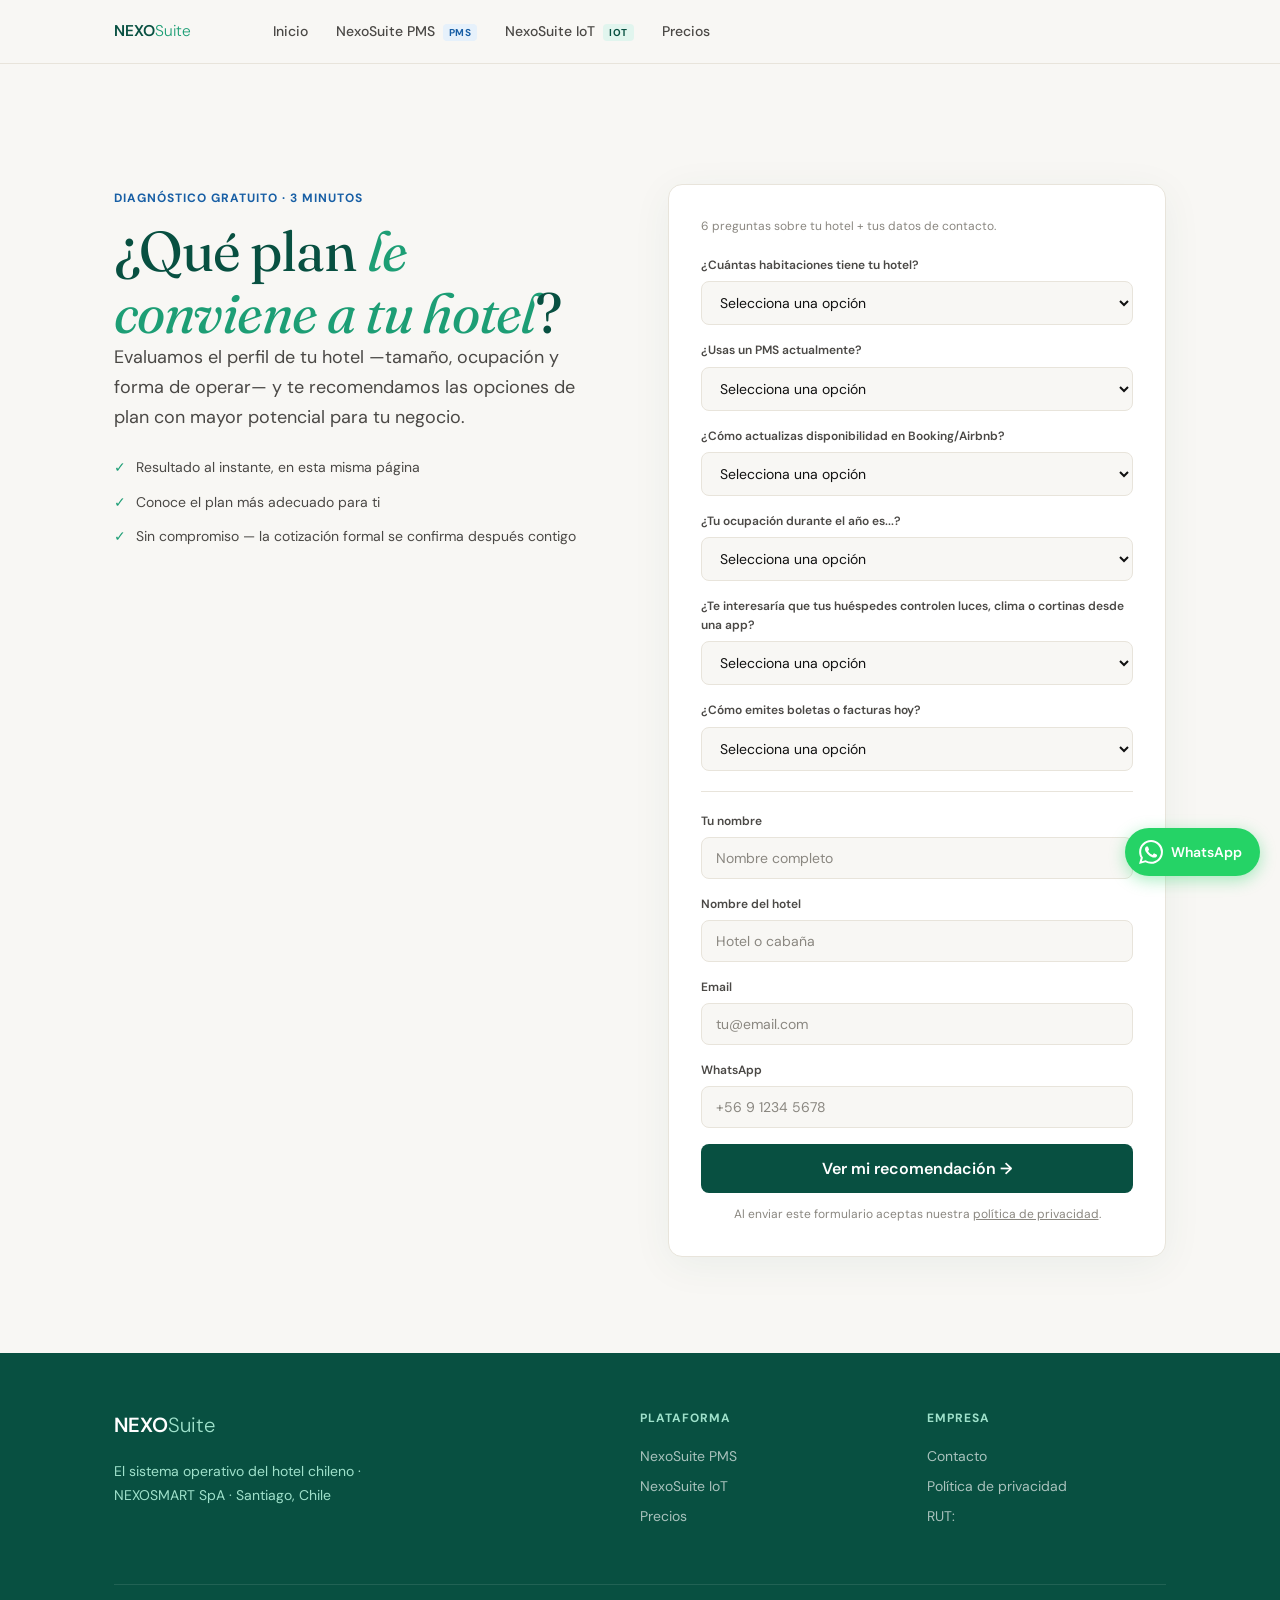
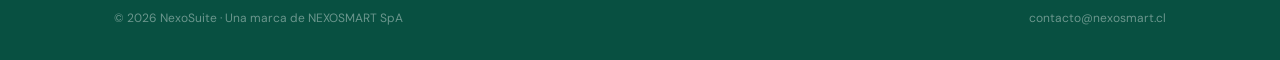
==== diagnostico.html @ 326cb553 "Agregar landing de diagnostico PMS y copy de campaña de mailing Crea diagnostico.html (formulario ca" ====
<!DOCTYPE html>
<html lang="es">
<head>
<meta charset="UTF-8">
<meta name="viewport" content="width=device-width, initial-scale=1.0">
<title>¿Qué plan PMS le conviene a tu hotel? — Diagnóstico gratuito en 3 minutos | NexoSuite</title>
<meta name="description" content="Responde 6 preguntas sobre cómo gestionas tu hotel hoy y te decimos al instante qué plan PMS te conviene y cuánto cuesta. Sin llamada, sin compromiso.">
<meta name="robots" content="index, follow">
<meta name="language" content="es-CL">

<meta property="og:type" content="website">
<meta property="og:title" content="¿Qué plan PMS le conviene a tu hotel? — Diagnóstico gratuito en 3 minutos">
<meta property="og:description" content="Responde 6 preguntas y te decimos al instante qué plan PMS te conviene y cuánto cuesta.">
<meta property="og:url" content="https://3dcommercecl.github.io/nexoiotlanding/diagnostico.html">
<meta property="og:image" content="https://3dcommercecl.github.io/nexoiotlanding/assets/og-nexosuite.png">
<meta property="og:locale" content="es_CL">

<link rel="canonical" href="https://3dcommercecl.github.io/nexoiotlanding/diagnostico.html">
<link rel="icon" type="image/png" href="assets/favicon-nexosuite.png">
<link rel="apple-touch-icon" href="assets/favicon-nexosuite.png">

<link rel="preconnect" href="https://fonts.googleapis.com">
<link rel="preconnect" href="https://fonts.gstatic.com" crossorigin>
<link href="https://fonts.googleapis.com/css2?family=DM+Sans:ital,opsz,wght@0,9..40,300;0,9..40,400;0,9..40,500;0,9..40,600;1,9..40,400&family=Fraunces:ital,opsz,wght@0,9..144,300;0,9..144,400;0,9..144,600;1,9..144,400&display=swap" rel="stylesheet">
<link rel="stylesheet" href="./styles/nexosuite.css">
<style>
  .diag-form-meta { font-size: var(--text-xs); color: var(--c-text-3); margin-bottom: 20px; }
  .diag-result-plan { background: var(--c-teal-light); border-radius: var(--radius-lg); padding: 18px 20px; margin: 16px 0; text-align: left; }
  .diag-result-plan b { display: block; font-size: var(--text-lg); color: var(--c-teal-dark); margin-bottom: 4px; }
  .diag-result-extra { display: flex; gap: 10px; align-items: flex-start; font-size: var(--text-sm); color: var(--c-text-2); text-align: left; margin-bottom: 12px; line-height: 1.55; }
  .diag-result-extra::before { content: '→'; color: var(--c-teal); font-weight: 700; flex-shrink: 0; }
  .diag-result-disclaimer { font-size: var(--text-xs); color: var(--c-text-3); margin-top: 18px; font-style: italic; }
</style>
</head>
<body>

<!-- NAVBAR -->
<nav class="nav" id="nav">
  <div class="nav-inner">
    <a href="index.html" class="nav-logo">
      <svg viewBox="0 0 178 40" xmlns="http://www.w3.org/2000/svg" role="img" aria-label="NexoSuite">
        <text y="29" font-family="'DM Sans', system-ui, sans-serif" font-size="26"><tspan font-weight="600" fill="#085041">NEXO</tspan><tspan font-weight="300" fill="#1D9E75">Suite</tspan></text>
      </svg>
    </a>
    <div class="nav-links" id="nav-links">
      <a href="index.html" class="nav-link" data-page="index.html">Inicio</a>
      <a href="pms.html" class="nav-link" data-page="pms.html">NexoSuite PMS <span class="nav-module-badge badge-pms">PMS</span></a>
      <a href="iot.html" class="nav-link" data-page="iot.html">NexoSuite IoT <span class="nav-module-badge badge-iot">IoT</span></a>
      <a href="index.html#precios" class="nav-link">Precios</a>
    </div>
    <button class="nav-hamburger" id="ham" aria-label="Menú" aria-expanded="false">☰</button>
  </div>
</nav>

<!-- HERO + FORMULARIO -->
<section class="section" id="diagnostico" style="padding-top:calc(var(--nav-h) + 56px)">
  <div class="container">
    <div class="contact-grid">
      <div class="reveal">
        <span class="eyebrow eyebrow-pms">Diagnóstico gratuito · 3 minutos</span>
        <h1 class="hero-headline">¿Qué plan <em>le conviene a tu hotel</em>?</h1>
        <p class="lead">Evaluamos el perfil de tu hotel —tamaño, ocupación y forma de operar— y te recomendamos las opciones de plan con mayor potencial para tu negocio.</p>
        <div class="contact-perks">
          <div class="contact-perk">Resultado al instante, en esta misma página</div>
          <div class="contact-perk">Conoce el plan más adecuado para ti</div>
          <div class="contact-perk">Sin compromiso — la cotización formal se confirma después contigo</div>
        </div>
      </div>
      <div class="reveal reveal-delay-2">
        <div class="form-box">
          <form id="diag-form">
            <p class="diag-form-meta">6 preguntas sobre tu hotel + tus datos de contacto.</p>

            <div class="form-field">
              <label for="d-habs">¿Cuántas habitaciones tiene tu hotel?</label>
              <select id="d-habs" name="habitaciones" required>
                <option value="">Selecciona una opción</option>
                <option value="lt10">Menos de 10</option>
                <option value="10-100">Entre 10 y 100</option>
                <option value="100+">Más de 100</option>
              </select>
            </div>

            <div class="form-field">
              <label for="d-pms">¿Usas un PMS actualmente?</label>
              <select id="d-pms" name="pms_actual" required>
                <option value="">Selecciona una opción</option>
                <option value="no">No, llevamos todo en Excel o papel</option>
                <option value="si_cambiar">Sí, pero queremos cambiarnos</option>
                <option value="si_explorando">Sí, solo estamos averiguando opciones</option>
              </select>
            </div>

            <div class="form-field">
              <label for="d-disponibilidad">¿Cómo actualizas disponibilidad en Booking/Airbnb?</label>
              <select id="d-disponibilidad" name="disponibilidad" required>
                <option value="">Selecciona una opción</option>
                <option value="manual">A mano, todos los días</option>
                <option value="channel">Con un channel manager</option>
                <option value="no_ota">No vendemos en OTAs todavía</option>
              </select>
            </div>

            <div class="form-field">
              <label for="d-ocupacion">¿Tu ocupación durante el año es...?</label>
              <select id="d-ocupacion" name="ocupacion" required>
                <option value="">Selecciona una opción</option>
                <option value="pareja">Bastante pareja todo el año</option>
                <option value="variable">Varía mucho por temporada</option>
              </select>
            </div>

            <div class="form-field">
              <label for="d-domotica">¿Te interesaría que tus huéspedes controlen luces, clima o cortinas desde una app?</label>
              <select id="d-domotica" name="domotica" required>
                <option value="">Selecciona una opción</option>
                <option value="si">Sí, me interesa</option>
                <option value="tal_vez">Tal vez, cuéntame más</option>
                <option value="no">No, por ahora solo PMS</option>
              </select>
            </div>

            <div class="form-field">
              <label for="d-facturacion">¿Cómo emites boletas o facturas hoy?</label>
              <select id="d-facturacion" name="facturacion" required>
                <option value="">Selecciona una opción</option>
                <option value="manual">Entrando manualmente al portal del SII</option>
                <option value="auto">Tenemos algo automatizado</option>
                <option value="no_se">No emitimos / no estoy seguro</option>
              </select>
            </div>

            <div class="plan-divider"></div>

            <div class="form-field">
              <label for="d-nombre">Tu nombre</label>
              <input type="text" id="d-nombre" name="nombre" placeholder="Nombre completo" required>
            </div>
            <div class="form-field">
              <label for="d-hotel">Nombre del hotel</label>
              <input type="text" id="d-hotel" name="hotel" placeholder="Hotel o cabaña" required>
            </div>
            <div class="form-field">
              <label for="d-email">Email</label>
              <input type="email" id="d-email" name="email" placeholder="tu@email.com" required>
            </div>
            <div class="form-field">
              <label for="d-tel">WhatsApp</label>
              <input type="tel" id="d-tel" name="telefono" placeholder="+56 9 1234 5678" required>
            </div>

            <button type="submit" class="btn btn-primary btn-lg btn-block">Ver mi recomendación →</button>
            <p style="font-size:var(--text-xs);color:var(--c-text-3);text-align:center;margin-top:12px">Al enviar este formulario aceptas nuestra <a href="politica-privacidad.html" style="color:inherit;text-decoration:underline">política de privacidad</a>.</p>
          </form>

          <div class="form-ok" id="form-ok">
            <div class="form-ok-icon">✅</div>
            <h3>Esto es lo que te conviene</h3>
            <div id="form-ok-content"></div>
            <p class="diag-result-disclaimer">Esta recomendación es automática, no una cotización formal. Te escribimos dentro de 24 horas hábiles a tu WhatsApp para confirmarla con tus números reales.</p>
          </div>
        </div>
      </div>
    </div>
  </div>
</section>

<!-- FOOTER -->
<footer class="footer">
  <div class="container">
    <div class="footer-grid">
      <div>
        <div class="footer-brand-logo">
          <svg viewBox="0 0 178 40" width="140" xmlns="http://www.w3.org/2000/svg" role="img" aria-label="NexoSuite">
            <text y="29" font-family="'DM Sans', system-ui, sans-serif" font-size="26"><tspan font-weight="600" fill="#FFFFFF">NEXO</tspan><tspan font-weight="300" fill="#9FE1CB">Suite</tspan></text>
          </svg>
        </div>
        <p class="footer-brand">El sistema operativo del hotel chileno · NEXOSMART SpA · Santiago, Chile</p>
      </div>
      <div>
        <div class="footer-col-title">Plataforma</div>
        <a href="pms.html" class="footer-link">NexoSuite PMS</a>
        <a href="iot.html" class="footer-link">NexoSuite IoT</a>
        <a href="index.html#precios" class="footer-link">Precios</a>
      </div>
      <div>
        <div class="footer-col-title">Empresa</div>
        <a href="index.html#contacto" class="footer-link">Contacto</a>
        <a href="politica-privacidad.html" class="footer-link">Política de privacidad</a>
        <span class="footer-link" style="margin-bottom:0">RUT: <!-- COMPLETAR: XX.XXX.XXX-X --></span>
      </div>
    </div>
    <div class="footer-bottom">
      <p>© 2026 NexoSuite · Una marca de NEXOSMART SpA</p>
      <a href="mailto:contacto@nexosmart.cl">contacto@nexosmart.cl</a>
    </div>
  </div>
</footer>

<!-- COMPLETAR: reemplazar XXXXXXXXX con el número real (sin el +) -->
<a href="https://wa.me/56XXXXXXXXX?text=Hola%2C%20me%20interesa%20conocer%20m%C3%A1s%20sobre%20NexoSuite%20PMS" class="wa-fab" target="_blank" rel="noopener" aria-label="Escríbenos por WhatsApp">
  <svg xmlns="http://www.w3.org/2000/svg" viewBox="0 0 24 24" fill="currentColor" width="24" height="24">
    <path d="M17.472 14.382c-.297-.149-1.758-.867-2.03-.967-.273-.099-.471-.148-.67.15-.197.297-.767.966-.94 1.164-.173.199-.347.223-.644.075-.297-.15-1.255-.463-2.39-1.475-.883-.788-1.48-1.761-1.653-2.059-.173-.297-.018-.458.13-.606.134-.133.298-.347.446-.52.149-.174.198-.298.298-.497.099-.198.05-.371-.025-.52-.075-.149-.669-1.612-.916-2.207-.242-.579-.487-.5-.669-.51-.173-.008-.371-.01-.57-.01-.198 0-.52.074-.792.372-.272.297-1.04 1.016-1.04 2.479 0 1.462 1.065 2.875 1.213 3.074.149.198 2.096 3.2 5.077 4.487.709.306 1.262.489 1.694.625.712.227 1.36.195 1.871.118.571-.085 1.758-.719 2.006-1.413.248-.694.248-1.289.173-1.413-.074-.124-.272-.198-.57-.347m-5.421 7.403h-.004a9.87 9.87 0 01-5.031-1.378l-.361-.214-3.741.982.998-3.648-.235-.374a9.86 9.86 0 01-1.51-5.26c.001-5.45 4.436-9.884 9.888-9.884 2.64 0 5.122 1.03 6.988 2.898a9.825 9.825 0 012.893 6.994c-.003 5.45-4.437 9.884-9.885 9.884m8.413-18.297A11.815 11.815 0 0012.05 0C5.495 0 .16 5.335.157 11.892c0 2.096.547 4.142 1.588 5.945L.057 24l6.305-1.654a11.882 11.882 0 005.683 1.448h.005c6.554 0 11.89-5.335 11.893-11.893a11.821 11.821 0 00-3.48-8.413z"/>
  </svg>
  <span class="wa-fab-label">WhatsApp</span>
</a>

<script>
  const ham = document.getElementById('ham');
  const links = document.getElementById('nav-links');
  if (ham && links) ham.addEventListener('click', () => {
    const open = links.classList.toggle('open');
    ham.setAttribute('aria-expanded', open);
  });

  const page = location.pathname.split('/').pop() || 'index.html';
  document.querySelectorAll('.nav-link[data-page]').forEach(link => {
    if (link.dataset.page === page) link.classList.add('active');
  });

  const observer = new IntersectionObserver(entries => {
    entries.forEach(e => { if (e.isIntersecting) e.target.classList.add('visible'); });
  }, { threshold: 0.1, rootMargin: '0px 0px -40px 0px' });
  document.querySelectorAll('.reveal').forEach(el => observer.observe(el));
  setTimeout(() => document.querySelectorAll('.reveal').forEach(el => {
    if (el.getBoundingClientRect().top < window.innerHeight) el.classList.add('visible');
  }), 80);

  // Lógica de recomendación — replica la estructura de planes vigente (ver pms.html#precios)
  function calcularRecomendacion(d) {
    let plan, precio, nota;
    const variable = d.ocupacion === 'variable';

    if (d.habitaciones === 'lt10') {
      plan = 'PMS Inicio';
      precio = 'UF 0,89/mes + 3% sobre el valor de cada reserva';
      nota = 'Te conviene porque el costo se mueve con tus ventas reales — nunca pagas de más en temporada baja.';
    } else if (d.habitaciones === '10-100') {
      if (variable) {
        plan = 'PMS Inicio o PMS Hotel';
        precio = 'UF 0,89/mes + 3% por reserva, o UF 0,12/hab/mes sin comisión';
        nota = 'Con ocupación variable vale la pena comparar ambos modelos — en la confirmación te mostramos el cálculo con tus números reales.';
      } else {
        plan = 'PMS Hotel';
        precio = 'UF 0,12/hab/mes, sin comisión por reserva';
        nota = 'Te conviene un precio fijo porque ya tienes flujo de reservas constante.';
      }
    } else {
      if (variable) {
        plan = 'PMS Inicio o PMS Full';
        precio = 'UF 0,89/mes + 3% por reserva, o UF 0,09/hab/mes sin comisión';
        nota = 'Con tu volumen de habitaciones y ocupación variable, vale la pena comparar ambos modelos con tus números reales.';
      } else {
        plan = 'PMS Full';
        precio = 'UF 0,09/hab/mes, sin comisión por reserva';
        nota = 'El mejor precio por habitación para tu volumen de distribución, con más de 3 canales OTA incluidos.';
      }
    }

    const extras = [];
    if (d.disponibilidad === 'manual') {
      extras.push('Hoy actualizas disponibilidad a mano — es exactamente el problema que más rápido resolvemos. El channel manager certificado (Booking, Airbnb, Expedia) llega en agosto 2026; al ser de los primeros en escribirnos, te damos prioridad de acceso.');
    }
    if (d.facturacion === 'manual' || d.facturacion === 'no_se') {
      extras.push('Tu boleta o factura sale con un clic desde el checkout, directo al SII, sin abrir otro portal — ningún otro PMS en Chile lo hace hoy.');
    }
    if (d.domotica === 'si' || d.domotica === 'tal_vez') {
      const beneficio = d.habitaciones === 'lt10' ? 'tu PMS queda gratis' : 'tu plan PMS baja de precio';
      extras.push('Como te interesa la domótica: si más adelante contratas NexoSuite IoT, ' + beneficio + ' — sin importar qué nivel de IoT elijas.');
    }

    return { plan, precio, nota, extras };
  }

  document.getElementById('diag-form').addEventListener('submit', e => {
    e.preventDefault();
    const fd = new FormData(e.target);
    const d = Object.fromEntries(fd.entries());

    // COMPLETAR: enviar `d` a un endpoint real (ej. Formspree) para registrar el lead
    // fetch('https://formspree.io/f/XXXXX', { method: 'POST', body: fd, headers: { Accept: 'application/json' } });

    const r = calcularRecomendacion(d);
    let html = '<div class="diag-result-plan"><b>' + r.plan + '</b>' + r.precio + '</div>';
    html += '<p style="font-size:var(--text-sm);color:var(--c-text-2);margin-bottom:16px">' + r.nota + '</p>';
    r.extras.forEach(ex => { html += '<div class="diag-result-extra">' + ex + '</div>'; });

    document.getElementById('form-ok-content').innerHTML = html;
    document.getElementById('diag-form').style.display = 'none';
    document.getElementById('form-ok').style.display = 'block';
  });
</script>
</body>
</html>
---- styles/nexosuite.css ----
/* ─────────────────────────────────────────────────────────────────────────
   NexoSuite — sistema de diseño compartido (index.html, pms.html, iot.html)
   ───────────────────────────────────────────────────────────────────────── */

:root {
  /* Paleta NexoSuite */
  --c-bg:          #F8F7F4;
  --c-surface:     #F0EDE6;
  --c-surface-2:   #E8E4DB;
  --c-teal-dark:   #085041;
  --c-teal:        #1D9E75;
  --c-teal-light:  #E1F5EE;
  --c-teal-mid:    #9FE1CB;
  --c-text:        #111111;
  --c-text-2:      #4A4845;
  --c-text-3:      #8A8780;
  --c-white:       #FFFFFF;
  --c-amber:       #FAEEDA;
  --c-amber-dark:  #633806;

  --c-pms:         #185FA5;
  --c-pms-light:   #E6F1FB;

  --c-iot:         #085041;
  --c-iot-light:   #E1F5EE;

  --font-display:  'Fraunces', Georgia, serif;
  --font-body:     'DM Sans', system-ui, sans-serif;

  --text-xs:   0.75rem;
  --text-sm:   0.875rem;
  --text-base: 1rem;
  --text-lg:   1.125rem;
  --text-xl:   1.25rem;
  --text-2xl:  1.5rem;
  --text-3xl:  1.875rem;
  --text-4xl:  2.25rem;
  --text-5xl:  3rem;

  --max-w:     1100px;
  --nav-h:     64px;
  --radius:    8px;
  --radius-lg: 14px;

  --section-py: 96px;
  --section-py-sm: 64px;
}

/* ── RESET Y BASE ── */
*, *::before, *::after { box-sizing: border-box; margin: 0; padding: 0; }
html { scroll-behavior: smooth; font-size: 16px; }
body {
  font-family: var(--font-body);
  background: var(--c-bg);
  color: var(--c-text);
  line-height: 1.6;
  -webkit-font-smoothing: antialiased;
  padding-top: var(--nav-h);
}
img { display: block; max-width: 100%; }
a { color: inherit; text-decoration: none; }
ul { list-style: none; }
:focus-visible { outline: 2px solid var(--c-teal); outline-offset: 2px; }

/* ── NAVBAR ── */
.nav {
  position: fixed; top: 0; left: 0; right: 0; z-index: 100;
  height: var(--nav-h);
  background: var(--c-bg);
  border-bottom: 1px solid var(--c-surface-2);
  display: flex; align-items: center;
}
.nav-inner {
  max-width: var(--max-w);
  width: 100%; margin: 0 auto;
  padding: 0 24px;
  display: flex; align-items: center; gap: 40px;
}
.nav-logo { flex-shrink: 0; display: flex; align-items: center; }
.nav-logo svg { height: 24px; width: auto; display: block; }
.nav-links { display: flex; align-items: center; gap: 4px; }
.nav-link {
  font-size: var(--text-sm); font-weight: 500;
  color: var(--c-text-2);
  padding: 6px 12px; border-radius: 6px;
  transition: color 0.15s, background 0.15s;
  position: relative;
}
.nav-link:hover { color: var(--c-text); background: var(--c-surface); }
.nav-link.active {
  color: var(--c-teal-dark);
  font-weight: 600;
}
.nav-link.active::after {
  content: '';
  position: absolute; bottom: -1px; left: 12px; right: 12px;
  height: 2px; background: var(--c-teal);
  border-radius: 2px 2px 0 0;
}
.nav-cta {
  margin-left: auto;
  background: var(--c-teal-dark); color: var(--c-white);
  font-size: var(--text-sm); font-weight: 600;
  padding: 9px 20px; border-radius: var(--radius);
  transition: background 0.15s, transform 0.1s;
  cursor: pointer; border: none;
  white-space: nowrap;
}
.nav-cta:hover { background: var(--c-teal); }
.nav-cta:active { transform: scale(0.98); }

.nav-module-badge {
  font-size: 10px; font-weight: 700; letter-spacing: 0.5px;
  padding: 2px 6px; border-radius: 4px;
  vertical-align: middle; margin-left: 4px;
  text-transform: uppercase;
}
.badge-pms { background: var(--c-pms-light); color: var(--c-pms); }
.badge-iot { background: var(--c-iot-light); color: var(--c-iot); }

.nav-hamburger {
  display: none; margin-left: auto;
  background: none; border: none; cursor: pointer;
  padding: 8px; color: var(--c-text); font-size: 22px;
}

@media (max-width: 768px) {
  .nav-links {
    display: none;
  }
  .nav-hamburger { display: flex; }
  .nav-links.open {
    display: flex; flex-direction: column; gap: 2px;
    position: absolute; top: var(--nav-h); left: 0; right: 0;
    background: var(--c-bg); border-bottom: 1px solid var(--c-surface-2);
    padding: 16px 24px;
  }
  .nav-links.open .nav-cta { margin-left: 0; margin-top: 8px; text-align: center; }
}

/* ── CONTAINER Y LAYOUT ── */
.container { max-width: var(--max-w); margin: 0 auto; padding: 0 24px; }
.section { padding: var(--section-py) 0; }
.section-sm { padding: var(--section-py-sm) 0; }
.section-dark { background: var(--c-teal-dark); }
.section-surface { background: var(--c-surface); }

.grid-2 { display: grid; grid-template-columns: 1fr 1fr; gap: 32px; align-items: center; }
.grid-3 { display: grid; grid-template-columns: repeat(3, 1fr); gap: 24px; }
.grid-4 { display: grid; grid-template-columns: repeat(4, 1fr); gap: 20px; }

.text-center { text-align: center; }
.mx-auto { margin-left: auto; margin-right: auto; }

/* ── COMPONENTES DE TEXTO ── */
.eyebrow {
  display: inline-block;
  font-size: var(--text-xs); font-weight: 700; letter-spacing: 1px;
  text-transform: uppercase;
  color: var(--c-teal); margin-bottom: 12px;
}
.eyebrow-pms { color: var(--c-pms); }
.eyebrow.on-dark { color: var(--c-teal-mid); }

.hero-headline {
  font-family: var(--font-display);
  font-size: clamp(2.5rem, 5vw, 3.5rem);
  font-weight: 400;
  line-height: 1.1;
  color: var(--c-teal-dark);
  letter-spacing: -0.02em;
}
.hero-headline em {
  font-style: italic;
  color: var(--c-teal);
}
.hero-headline.on-dark { color: var(--c-white); }
.hero-headline.on-dark em { color: var(--c-teal-mid); }

.section-headline {
  font-size: var(--text-3xl); font-weight: 600;
  line-height: 1.2; color: var(--c-teal-dark);
  letter-spacing: -0.01em;
  margin-bottom: 14px;
}
.section-headline.on-dark { color: var(--c-white); }

.lead {
  font-size: var(--text-lg); color: var(--c-text-2);
  line-height: 1.65; max-width: 580px;
}
.lead.on-dark { color: var(--c-teal-mid); }
.lead.mx-auto { max-width: 620px; }

.section-head { margin-bottom: 48px; }

/* ── BOTONES ── */
.btn {
  display: inline-flex; align-items: center; gap: 8px;
  font-family: var(--font-body); font-size: var(--text-sm); font-weight: 600;
  padding: 11px 22px; border-radius: var(--radius);
  cursor: pointer; border: none; transition: all 0.15s;
  white-space: nowrap; text-decoration: none;
}
.btn-primary { background: var(--c-teal-dark); color: var(--c-white); }
.btn-primary:hover { background: var(--c-teal); }
.btn-secondary {
  background: transparent; color: var(--c-teal-dark);
  border: 1.5px solid var(--c-teal-dark);
}
.btn-secondary:hover { background: var(--c-teal-light); }
.btn-ghost {
  background: transparent; color: var(--c-text-2);
  border: 1.5px solid var(--c-surface-2);
}
.btn-ghost:hover { border-color: var(--c-text-2); color: var(--c-text); }
.btn-lg { padding: 14px 28px; font-size: var(--text-base); }
.btn-block { width: 100%; justify-content: center; }
.btn-group { display: flex; gap: 12px; flex-wrap: wrap; align-items: center; }

/* ── CARDS ── */
.card {
  background: var(--c-white);
  border: 1px solid var(--c-surface-2);
  border-radius: var(--radius-lg);
  padding: 24px;
  transition: box-shadow 0.2s, border-color 0.2s;
}
.card:hover {
  border-color: var(--c-teal-mid);
  box-shadow: 0 4px 20px rgba(8, 80, 65, 0.08);
}
.card-feature {
  background: var(--c-teal-light);
  border: none; border-radius: var(--radius-lg);
  padding: 24px;
}
.card-icon {
  width: 40px; height: 40px; border-radius: 10px;
  background: var(--c-teal-light);
  display: flex; align-items: center; justify-content: center;
  font-size: 20px; margin-bottom: 14px;
}
.card-icon.pms { background: var(--c-pms-light); }
.card-title { font-size: var(--text-base); font-weight: 600; margin-bottom: 6px; }
.card-body { font-size: var(--text-sm); color: var(--c-text-2); line-height: 1.6; }

/* ── TARJETAS DE MÓDULO (index — PMS / IoT) ── */
.module-card {
  border-radius: var(--radius-lg);
  padding: 32px;
  border: 1.5px solid;
  display: flex; flex-direction: column; gap: 16px;
}
.module-card.pms { background: var(--c-pms-light); border-color: var(--c-pms); }
.module-card.iot { background: var(--c-iot-light); border-color: var(--c-iot); }
.module-card-title { font-size: var(--text-2xl); font-weight: 700; color: var(--c-teal-dark); }
.module-card.pms .module-card-title { color: var(--c-pms); }
.module-card-features { display: flex; flex-direction: column; gap: 8px; margin: 4px 0 8px; }
.module-card-feature { display: flex; gap: 8px; align-items: flex-start; font-size: var(--text-sm); color: var(--c-text-2); }
.module-card-feature::before { content: '✓'; font-weight: 700; color: var(--c-teal); flex-shrink: 0; }
.module-card.pms .module-card-feature::before { color: var(--c-pms); }
.module-card-cta { font-weight: 700; color: var(--c-teal-dark); }
.module-card.pms .module-card-cta { color: var(--c-pms); }
.module-note {
  text-align: center; font-size: var(--text-sm); color: var(--c-text-2);
  margin-top: 24px; font-style: italic;
}

/* ── PLAN PRICING CARDS ── */
.plan-card {
  border: 1.5px solid var(--c-surface-2);
  border-radius: var(--radius-lg);
  padding: 28px 24px;
  background: var(--c-white);
  display: flex; flex-direction: column;
  position: relative;
}
.plan-card.featured {
  border-color: var(--c-teal);
  background: var(--c-teal-dark);
  color: var(--c-white);
  position: relative;
}
.plan-badge {
  position: absolute; top: -12px; left: 50%; transform: translateX(-50%);
  background: var(--c-teal); color: var(--c-white);
  font-size: var(--text-xs); font-weight: 700; letter-spacing: 0.5px;
  padding: 4px 14px; border-radius: 20px; text-transform: uppercase;
  white-space: nowrap;
}
.plan-name { font-size: var(--text-sm); font-weight: 700; text-transform: uppercase; letter-spacing: 0.5px; color: var(--c-text-3); margin-bottom: 8px; }
.plan-name.on-dark { color: var(--c-teal-mid); }
.plan-sub { font-size: var(--text-xs); color: var(--c-text-3); margin-bottom: 16px; }
.plan-sub.on-dark { color: rgba(255,255,255,.55); }
.plan-price { font-size: var(--text-4xl); font-weight: 700; line-height: 1; margin-bottom: 4px; }
.plan-price-unit { font-size: var(--text-sm); color: var(--c-text-2); margin-bottom: 20px; }
.plan-price-unit.on-dark { color: var(--c-teal-mid); }
.plan-divider { height: 1px; background: var(--c-surface-2); margin: 20px 0; }
.plan-divider.on-dark { background: rgba(255,255,255,0.15); }
.plan-feature {
  display: flex; gap: 10px; align-items: flex-start;
  font-size: var(--text-sm); margin-bottom: 10px;
}
.plan-check { color: var(--c-teal); flex-shrink: 0; font-weight: 700; }
.plan-check.on-dark { color: var(--c-teal-mid); }
.plan-disclaimer {
  background: var(--c-white); border: 1px solid var(--c-surface-2);
  border-radius: 10px; padding: 18px 22px; margin-top: 28px;
  font-size: var(--text-sm); color: var(--c-text-2); line-height: 1.8;
}
.plan-disclaimer strong { color: var(--c-text); }

/* ── MOCKUP DE UI (dashboard / app) ── */
.ui-mockup {
  background: var(--c-white);
  border: 1px solid var(--c-surface-2);
  border-radius: 14px;
  overflow: hidden;
  box-shadow: 0 8px 40px rgba(8, 80, 65, 0.12);
}
.ui-mockup-bar {
  background: var(--c-surface);
  padding: 10px 16px;
  display: flex; align-items: center; gap: 6px;
  border-bottom: 1px solid var(--c-surface-2);
}
.ui-dot { width: 10px; height: 10px; border-radius: 50%; }
.ui-dot-r { background: #FF5F57; }
.ui-dot-y { background: #FFBD2E; }
.ui-dot-g { background: #28C840; }
.ui-mockup-body { padding: 16px; }
.mock-disclaimer { font-size: var(--text-xs); color: var(--c-text-3); text-align: center; margin-top: 10px; font-style: italic; }


/* ── MOCKUP DASHBOARD (réplica del panel real de NexoSuite, hero de index.html) ── */
.mock-d2-topbar { background: linear-gradient(135deg,#102943,#1E4066); padding: 14px 18px; display: flex; align-items: center; justify-content: space-between; }
.mock-d2-hotel { color: var(--c-white); font-size: 13px; font-weight: 700; }
.mock-d2-status { color: var(--c-teal-mid); font-size: 10px; }
.mock-d2-kpis { display: grid; grid-template-columns: repeat(4, 1fr); gap: 8px; padding: 14px 18px 0; }
.mock-d2-kpi { background: linear-gradient(135deg,#102943,#1E4066); border-radius: 10px; padding: 10px 6px; text-align: center; }
.mock-d2-kpi b { display: block; color: var(--c-white); font-size: 18px; font-weight: 700; line-height: 1; }
.mock-d2-kpi span { display: block; color: rgba(255,255,255,.65); font-size: 8px; text-transform: uppercase; letter-spacing: .3px; margin-top: 4px; }
.mock-d2-section-title { font-size: 10px; font-weight: 700; color: var(--c-text-3); text-transform: uppercase; letter-spacing: .5px; padding: 16px 18px 8px; }
.mock-d2-rooms { display: grid; grid-template-columns: repeat(3, 1fr); gap: 8px; padding: 0 18px 18px; }
.mock-d2-room { background: var(--c-white); border: 1px solid var(--c-surface-2); border-radius: 10px; padding: 8px; }
.mock-d2-room.free { border-style: dashed; }
.mock-d2-room-num { font-size: 13px; font-weight: 700; color: var(--c-text); }
.mock-d2-room-tags { display: flex; gap: 3px; margin: 5px 0; flex-wrap: wrap; }
.mock-d2-room-tags span { font-size: 8px; background: var(--c-surface); color: var(--c-text-3); padding: 1px 5px; border-radius: 6px; white-space: nowrap; }
.mock-d2-room-guest { font-size: 10px; color: var(--c-text); font-weight: 600; }
.mock-d2-room-qr { font-size: 9px; color: var(--c-teal); margin-top: 4px; }
.mock-d2-room-empty { font-size: 10px; color: var(--c-text-3); margin-top: 6px; }

/* Mockup — calendario PMS (pms.html hero) */
/* ── MOCKUP CALENDARIO (réplica del calendario real de NexoSuite, hero de pms.html) ── */
.mock-cal2-toolbar { background: linear-gradient(135deg,#102943,#1E4066); padding: 12px 18px; display: flex; align-items: center; justify-content: space-between; }
.mock-cal2-nav { color: rgba(255,255,255,.6); font-size: 13px; cursor: default; }
.mock-cal2-title { color: var(--c-white); font-size: 12px; font-weight: 700; }
.mock-cal2-legend { display: flex; gap: 10px; flex-wrap: wrap; font-size: 9px; color: var(--c-text-3); padding: 10px 18px 0; }
.mock-cal2-legend span { display: inline-flex; align-items: center; gap: 4px; }
.mock-cal2-legend i { width: 7px; height: 7px; border-radius: 2px; display: inline-block; }
.mock-cal2-grid { display: grid; grid-template-columns: 56px repeat(7, 1fr); gap: 2px; padding: 10px 18px 18px; }
.mock-cal2-corner { font-size: 9px; color: var(--c-text-3); font-weight: 700; text-transform: uppercase; align-self: end; padding-bottom: 4px; }
.mock-cal2-dcol { font-size: 9px; color: var(--c-text-3); text-align: center; font-weight: 600; padding-bottom: 4px; align-self: end; }
.mock-cal2-room { font-size: 10px; color: var(--c-text); font-weight: 600; display: flex; align-items: center; }
.mock-cal2-cell { background: var(--c-surface); border-radius: 3px; min-height: 20px; }
.mock-cal2-bar { border-radius: 3px; min-height: 20px; font-size: 8px; color: var(--c-white); display: flex; align-items: center; padding-left: 5px; overflow: hidden; white-space: nowrap; }
.mock-cal2-bar.confirmed { background: #009D71; }
.mock-cal2-bar.checkedin { background: #2563eb; }
.mock-cal2-bar.checkout { background: #8A8FA0; }
.mock-cal2-bar.pending { background: #F0A030; color: #1A1D24; }

/* Mockup — celular IoT (iot.html hero) */
.phone-wrap { display: flex; flex-direction: column; align-items: center; }
.phone {
  width: 240px; height: 480px; background: #16213e; border-radius: 40px;
  padding: 10px; box-shadow: 0 0 0 2px #2a2a4a, 0 40px 90px rgba(8,80,65,.2);
  position: relative;
}
.phone-notch { position: absolute; top: 13px; left: 50%; transform: translateX(-50%); width: 52px; height: 5px; background: #0d0d1a; border-radius: 5px; z-index: 2; }
.phone-screen { width: 100%; height: 100%; background: var(--c-surface); border-radius: 32px; overflow: hidden; display: flex; flex-direction: column; }
.phone-bar { background: #0d1117; color: rgba(255,255,255,.7); font-size: 9px; padding: 9px 16px 5px; display: flex; justify-content: space-between; }
.phone-head { background: linear-gradient(140deg, var(--c-teal-dark), #0a3329); color: var(--c-white); padding: 16px 14px 18px; }
.phone-head-tag { font-size: 9px; opacity: .6; letter-spacing: 1px; text-transform: uppercase; }
.phone-head-room { font-size: 1.05rem; font-weight: 800; margin: 3px 0 1px; }
.phone-head-sub { font-size: 9px; opacity: .6; }
.phone-chip { display: inline-flex; align-items: center; gap: 4px; background: rgba(159,225,203,.2); border: 1px solid rgba(159,225,203,.4); color: var(--c-teal-mid); font-size: 9px; padding: 3px 9px; border-radius: 100px; margin-top: 9px; }
.phone-controls { padding: 10px 9px; display: grid; grid-template-columns: 1fr 1fr; gap: 8px; flex: 1; }
.phone-cc { background: var(--c-white); border-radius: 12px; padding: 11px 9px; display: flex; flex-direction: column; gap: 5px; box-shadow: 0 2px 8px rgba(0,0,0,.06); }
.phone-cc.on { background: linear-gradient(135deg, var(--c-teal), var(--c-teal-dark)); color: var(--c-white); }
.phone-cc-ico { font-size: 1.1rem; }
.phone-cc-lbl { font-size: 9px; font-weight: 600; color: var(--c-text-3); }
.phone-cc.on .phone-cc-lbl { color: rgba(255,255,255,.75); }
.phone-cc-val { font-size: 10px; font-weight: 700; color: var(--c-text); }
.phone-cc.on .phone-cc-val { color: var(--c-white); }
.phone-toggle { width: 24px; height: 14px; border-radius: 8px; position: relative; margin-top: auto; flex-shrink: 0; }
.phone-toggle.on { background: rgba(255,255,255,.3); }
.phone-toggle.on::after { content: ''; position: absolute; right: 2px; top: 1.5px; width: 11px; height: 11px; border-radius: 50%; background: var(--c-white); }
.phone-toggle.off { background: var(--c-surface-2); }
.phone-toggle.off::after { content: ''; position: absolute; left: 2px; top: 1.5px; width: 11px; height: 11px; border-radius: 50%; background: var(--c-text-3); }
.phone-foot { padding: 8px 12px; background: var(--c-white); border-top: 1px solid var(--c-surface-2); text-align: center; font-size: 8px; color: var(--c-text-3); }

/* ── TRUST INDICATORS ── */
.trust-bar { display: flex; gap: 32px; flex-wrap: wrap; align-items: center; margin-bottom: 28px; }
.trust-item { display: flex; align-items: center; gap: 8px; font-size: var(--text-sm); color: var(--c-text-2); }
.trust-dot { width: 6px; height: 6px; border-radius: 50%; background: var(--c-teal); flex-shrink: 0; }

/* ── PASOS / PROCESO (cómo funciona) ── */
.steps-grid { display: grid; grid-template-columns: repeat(3, 1fr); gap: 32px; margin-top: 16px; position: relative; }
.steps-grid::before {
  content: ''; position: absolute; top: 36px; left: calc(16.67% + 16px); right: calc(16.67% + 16px);
  height: 2px; background: linear-gradient(90deg, var(--c-teal), rgba(29,158,117,.15)); z-index: 0;
}
.step { text-align: center; position: relative; z-index: 1; }
.step-icon {
  width: 72px; height: 72px; border-radius: 50%; background: var(--c-white);
  border: 2px solid var(--c-surface-2); display: flex; align-items: center; justify-content: center;
  margin: 0 auto 18px; font-size: 1.6rem; transition: all .25s; box-shadow: 0 2px 12px rgba(8,80,65,.06);
}
.step:hover .step-icon { border-color: var(--c-teal); box-shadow: 0 0 0 6px var(--c-teal-light); }
.step h3 { font-size: var(--text-base); font-weight: 700; color: var(--c-text); margin-bottom: 8px; }
.step p { font-size: var(--text-sm); color: var(--c-text-2); line-height: 1.65; }

/* ── GALERÍA ── */
.gallery-context { font-size: var(--text-sm); color: var(--c-text-3); margin-top: 8px; font-style: italic; }
.gallery-grid { display: grid; grid-template-columns: repeat(3, 1fr); gap: 16px; margin-top: 16px; }
.gal-item { position: relative; border-radius: var(--radius); overflow: hidden; cursor: pointer; }
.gal-item::before { content: ''; display: block; padding-top: 75%; }
.gal-inner { position: absolute; inset: 0; transition: transform .35s ease; }
.gal-item:hover .gal-inner { transform: scale(1.04); }
.gal-inner img { width: 100%; height: 100%; object-fit: cover; }
.gal-overlay { position: absolute; inset: 0; background: rgba(8,80,65,0); transition: background .3s; z-index: 1; pointer-events: none; }
.gal-item:hover .gal-overlay { background: rgba(8,80,65,.22); }
.gal-label { position: absolute; bottom: 0; left: 0; right: 0; padding: 12px 14px; color: rgba(255,255,255,.92); font-size: var(--text-xs); font-weight: 600; z-index: 2; background: linear-gradient(to top, rgba(0,0,0,.55) 0%, transparent 100%); }

/* ── FAQ ACCORDION ── */
.faq-cat-title { font-size: var(--text-xs); font-weight: 700; text-transform: uppercase; letter-spacing: 1px; color: var(--c-teal); margin-bottom: 4px; }
.faq-item { border-bottom: 1px solid var(--c-surface-2); }
.faq-btn {
  width: 100%; background: none; border: none; cursor: pointer;
  display: flex; justify-content: space-between; align-items: center;
  padding: 18px 0; font-family: var(--font-body);
  font-size: var(--text-base); font-weight: 500;
  color: var(--c-text); text-align: left; gap: 16px;
}
.faq-icon { font-size: 20px; color: var(--c-teal); flex-shrink: 0; transition: transform 0.2s; line-height: 1; }
.faq-btn[aria-expanded="true"] .faq-icon { transform: rotate(45deg); }
.faq-answer { padding: 0 0 18px; font-size: var(--text-sm); color: var(--c-text-2); line-height: 1.7; }

/* ── COMPARATIVA (por qué NexoSuite / vs alternativas) ── */
.diff-grid { display: grid; grid-template-columns: repeat(4, 1fr); gap: 20px; }
.diff-item { text-align: center; }
.diff-icon { width: 56px; height: 56px; border-radius: 14px; background: rgba(255,255,255,.08); display: flex; align-items: center; justify-content: center; margin: 0 auto 16px; font-size: 1.5rem; }
.diff-item h3 { font-size: var(--text-base); font-weight: 700; color: var(--c-white); margin-bottom: 8px; }
.diff-item p { font-size: var(--text-sm); color: rgba(255,255,255,.65); line-height: 1.6; }

/* ── PASOS DE FLUJO (demo SII en pms.html) ── */
.flow-steps { display: grid; grid-template-columns: repeat(3, 1fr); gap: 20px; margin-top: 32px; }
.flow-step { background: var(--c-white); border: 1px solid var(--c-surface-2); border-radius: var(--radius-lg); padding: 22px; text-align: center; position: relative; }
.flow-step-num { width: 28px; height: 28px; border-radius: 50%; background: var(--c-pms); color: var(--c-white); font-size: var(--text-sm); font-weight: 700; display: flex; align-items: center; justify-content: center; margin: 0 auto 12px; }
.flow-step h4 { font-size: var(--text-sm); font-weight: 700; color: var(--c-text); margin-bottom: 6px; }
.flow-step p { font-size: var(--text-xs); color: var(--c-text-2); line-height: 1.5; }
.flow-arrow { display: none; }
@media (min-width: 769px) {
  .flow-steps { position: relative; }
}

/* ── FORMULARIO DE CONTACTO ── */
.contact-grid { display: grid; grid-template-columns: 1fr 1fr; gap: 56px; align-items: start; }
.contact-perks { display: flex; flex-direction: column; gap: 12px; margin-top: 24px; }
.contact-perk { display: flex; align-items: flex-start; gap: 10px; font-size: var(--text-sm); color: var(--c-text-2); }
.contact-perk::before { content: '✓'; font-weight: 700; color: var(--c-teal); flex-shrink: 0; }
.form-box {
  background: var(--c-white); border: 1px solid var(--c-surface-2);
  border-radius: var(--radius-lg); padding: 32px;
  box-shadow: 0 8px 40px rgba(8,80,65,.06);
}
.form-field { display: flex; flex-direction: column; gap: 6px; margin-bottom: 16px; }
.form-field label { font-size: var(--text-xs); font-weight: 600; color: var(--c-text-2); }
.form-field input, .form-field select {
  padding: 11px 14px; border-radius: var(--radius); border: 1px solid var(--c-surface-2);
  background: var(--c-bg); color: var(--c-text); font-size: var(--text-sm); font-family: var(--font-body);
  outline: none; transition: border-color .15s;
}
.form-field input:focus, .form-field select:focus { border-color: var(--c-teal); }
.form-field input::placeholder { color: var(--c-text-3); }
.form-ok { display: none; text-align: center; padding: 32px 16px; }
.form-ok-icon { font-size: 2.6rem; margin-bottom: 14px; }
.form-ok h3 { font-size: var(--text-xl); font-weight: 700; color: var(--c-teal-dark); margin-bottom: 8px; }
.form-ok p { font-size: var(--text-sm); color: var(--c-text-2); line-height: 1.6; }

/* ── FOOTER ── */
.footer { background: var(--c-teal-dark); color: var(--c-white); padding: 56px 0 32px; }
.footer-grid { display: grid; grid-template-columns: 2fr 1fr 1fr; gap: 48px; margin-bottom: 48px; }
.footer-brand-logo svg text:first-child { fill: var(--c-white) !important; }
.footer-brand-logo svg text:last-child { fill: var(--c-teal-mid) !important; }
.footer-brand { font-size: var(--text-sm); color: var(--c-teal-mid); line-height: 1.7; margin-top: 12px; max-width: 320px; }
.footer-col-title { font-size: var(--text-xs); font-weight: 700; letter-spacing: 1px; text-transform: uppercase; color: var(--c-teal-mid); margin-bottom: 16px; }
.footer-link { display: block; font-size: var(--text-sm); color: rgba(255,255,255,0.65); margin-bottom: 8px; transition: color 0.15s; }
.footer-link:hover { color: var(--c-white); }
.footer-bottom { border-top: 1px solid rgba(255,255,255,0.1); padding-top: 24px; display: flex; justify-content: space-between; align-items: center; flex-wrap: wrap; gap: 12px; font-size: var(--text-xs); color: rgba(255,255,255,0.4); }
.footer-bottom a { color: rgba(255,255,255,.4); }
.footer-bottom a:hover { color: var(--c-white); }

/* ── WHATSAPP FAB ── */
.wa-fab {
  position: fixed; bottom: 24px; right: 20px; z-index: 9999;
  background: #25D366; color: var(--c-white); border-radius: 100px;
  padding: 12px 18px 12px 14px; display: flex; align-items: center; gap: 8px;
  text-decoration: none; box-shadow: 0 4px 16px rgba(37,211,102,.4);
  transition: transform .2s, box-shadow .2s; font-weight: 600; font-size: var(--text-sm);
}
.wa-fab:hover { transform: translateY(-2px); box-shadow: 0 8px 24px rgba(37,211,102,.5); }
.wa-fab svg { flex-shrink: 0; }
.wa-fab-label { display: none; }
@media (min-width: 768px) { .wa-fab-label { display: inline; } }

/* ── SCROLL REVEAL ── */
.reveal { opacity: 0; transform: translateY(16px); transition: opacity 0.5s ease, transform 0.5s ease; }
.reveal.visible { opacity: 1; transform: none; }
.reveal-delay-1 { transition-delay: .1s; }
.reveal-delay-2 { transition-delay: .2s; }
.reveal-delay-3 { transition-delay: .3s; }

/* ── RESPONSIVE ── */
@media (max-width: 768px) {
  :root { --section-py: 64px; --section-py-sm: 48px; }
  .grid-2, .grid-3, .grid-4, .diff-grid, .flow-steps { grid-template-columns: 1fr; }
  .footer-grid { grid-template-columns: 1fr; gap: 32px; }
  .hero-headline { font-size: 2.2rem; }
  .steps-grid::before { display: none; }
  .gallery-grid { grid-template-columns: repeat(2, 1fr); }
  .contact-grid { grid-template-columns: 1fr; gap: 32px; }
  .phone { width: 210px; height: 420px; }
}
@media (max-width: 480px) {
  .grid-4 { grid-template-columns: 1fr 1fr; }
  .trust-bar { gap: 16px; flex-direction: column; align-items: flex-start; }
  .btn-group { flex-direction: column; align-items: flex-start; }
  .gallery-grid { grid-template-columns: 1fr; }
  .phone-wrap { display: none; }
  .mock-d2-kpis { grid-template-columns: repeat(2, 1fr); }
  .mock-d2-rooms { grid-template-columns: 1fr 1fr; }
}
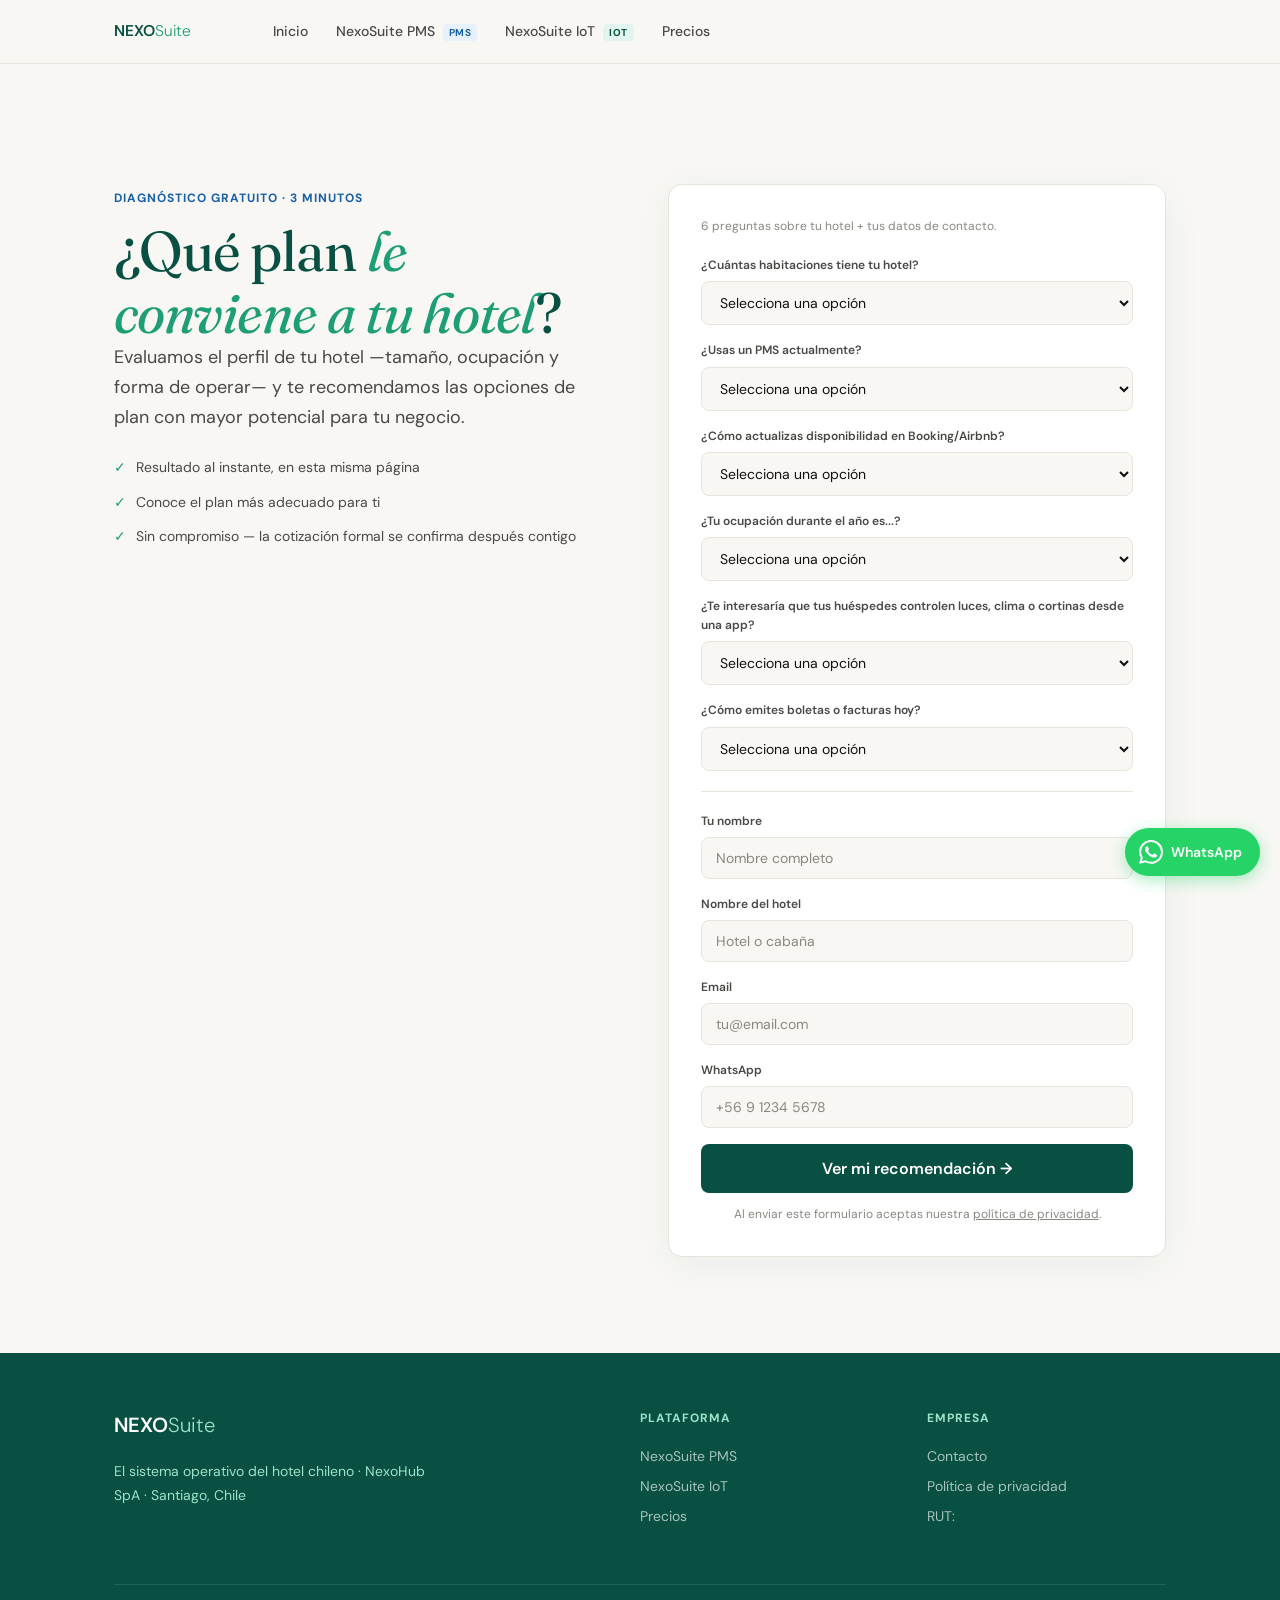
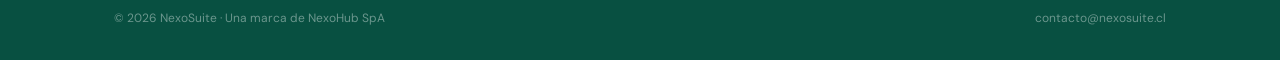
==== commit 22a71908: "Renombrar entidad legal a NexoHub SpA y unificar contacto en nexosuite.cl La empresa madre se consti" ====
--- a/diagnostico.html
+++ b/diagnostico.html
@@ -23,14 +23,6 @@
 <link rel="preconnect" href="https://fonts.gstatic.com" crossorigin>
 <link href="https://fonts.googleapis.com/css2?family=DM+Sans:ital,opsz,wght@0,9..40,300;0,9..40,400;0,9..40,500;0,9..40,600;1,9..40,400&family=Fraunces:ital,opsz,wght@0,9..144,300;0,9..144,400;0,9..144,600;1,9..144,400&display=swap" rel="stylesheet">
 <link rel="stylesheet" href="./styles/nexosuite.css">
-<style>
-  .diag-form-meta { font-size: var(--text-xs); color: var(--c-text-3); margin-bottom: 20px; }
-  .diag-result-plan { background: var(--c-teal-light); border-radius: var(--radius-lg); padding: 18px 20px; margin: 16px 0; text-align: left; }
-  .diag-result-plan b { display: block; font-size: var(--text-lg); color: var(--c-teal-dark); margin-bottom: 4px; }
-  .diag-result-extra { display: flex; gap: 10px; align-items: flex-start; font-size: var(--text-sm); color: var(--c-text-2); text-align: left; margin-bottom: 12px; line-height: 1.55; }
-  .diag-result-extra::before { content: '→'; color: var(--c-teal); font-weight: 700; flex-shrink: 0; }
-  .diag-result-disclaimer { font-size: var(--text-xs); color: var(--c-text-3); margin-top: 18px; font-style: italic; }
-</style>
 </head>
 <body>
 
@@ -175,7 +167,7 @@
             <text y="29" font-family="'DM Sans', system-ui, sans-serif" font-size="26"><tspan font-weight="600" fill="#FFFFFF">NEXO</tspan><tspan font-weight="300" fill="#9FE1CB">Suite</tspan></text>
           </svg>
         </div>
-        <p class="footer-brand">El sistema operativo del hotel chileno · NEXOSMART SpA · Santiago, Chile</p>
+        <p class="footer-brand">El sistema operativo del hotel chileno · NexoHub SpA · Santiago, Chile</p>
       </div>
       <div>
         <div class="footer-col-title">Plataforma</div>
@@ -191,8 +183,8 @@
       </div>
     </div>
     <div class="footer-bottom">
-      <p>© 2026 NexoSuite · Una marca de NEXOSMART SpA</p>
-      <a href="mailto:contacto@nexosmart.cl">contacto@nexosmart.cl</a>
+      <p>© 2026 NexoSuite · Una marca de NexoHub SpA</p>
+      <a href="mailto:contacto@nexosuite.cl">contacto@nexosuite.cl</a>
     </div>
   </div>
 </footer>
--- a/styles/nexosuite.css
+++ b/styles/nexosuite.css
@@ -490,6 +490,14 @@
 .form-ok h3 { font-size: var(--text-xl); font-weight: 700; color: var(--c-teal-dark); margin-bottom: 8px; }
 .form-ok p { font-size: var(--text-sm); color: var(--c-text-2); line-height: 1.6; }
 
+/* ── FORMULARIO DE DIAGNÓSTICO (index.html#contacto, diagnostico.html) ── */
+.diag-form-meta { font-size: var(--text-xs); color: var(--c-text-3); margin-bottom: 20px; }
+.diag-result-plan { background: var(--c-teal-light); border-radius: var(--radius-lg); padding: 18px 20px; margin: 16px 0; text-align: left; }
+.diag-result-plan b { display: block; font-size: var(--text-lg); color: var(--c-teal-dark); margin-bottom: 4px; }
+.diag-result-extra { display: flex; gap: 10px; align-items: flex-start; font-size: var(--text-sm); color: var(--c-text-2); text-align: left; margin-bottom: 12px; line-height: 1.55; }
+.diag-result-extra::before { content: '→'; color: var(--c-teal); font-weight: 700; flex-shrink: 0; }
+.diag-result-disclaimer { font-size: var(--text-xs); color: var(--c-text-3); margin-top: 18px; font-style: italic; }
+
 /* ── FOOTER ── */
 .footer { background: var(--c-teal-dark); color: var(--c-white); padding: 56px 0 32px; }
 .footer-grid { display: grid; grid-template-columns: 2fr 1fr 1fr; gap: 48px; margin-bottom: 48px; }
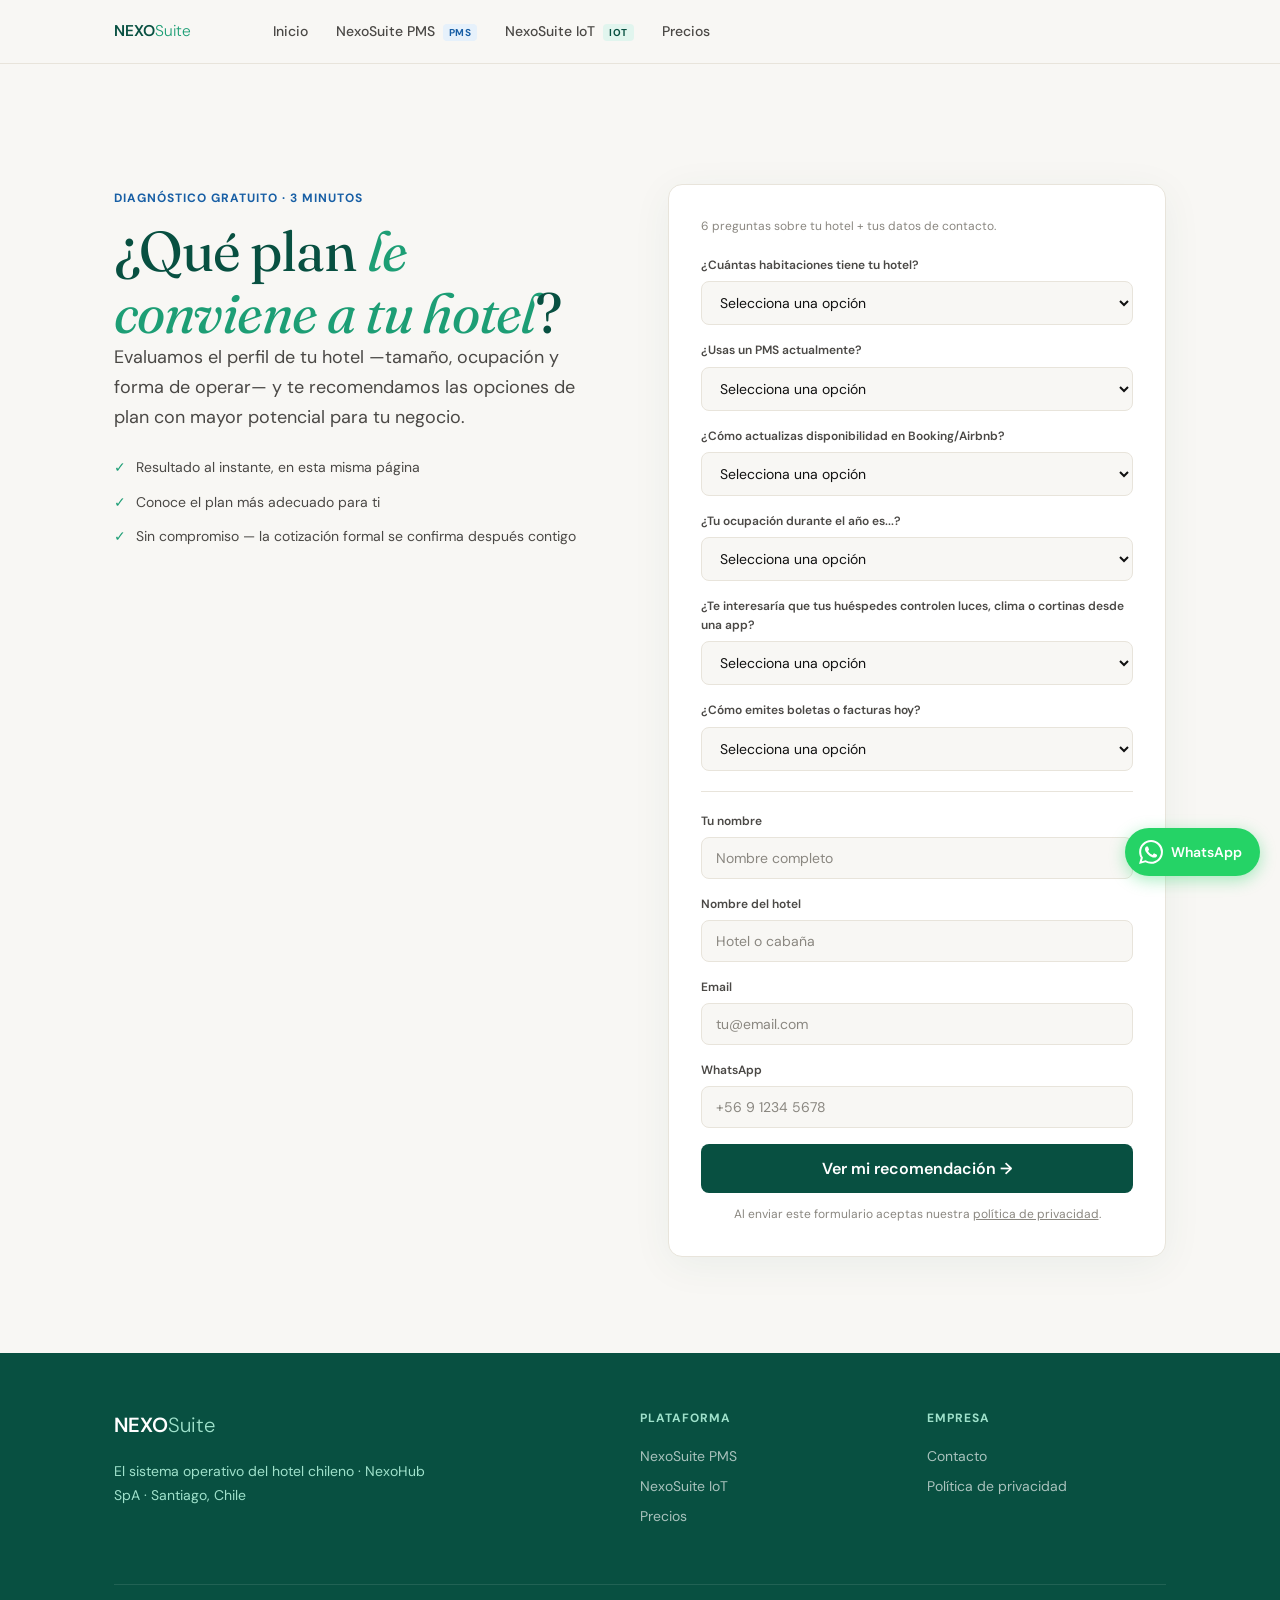
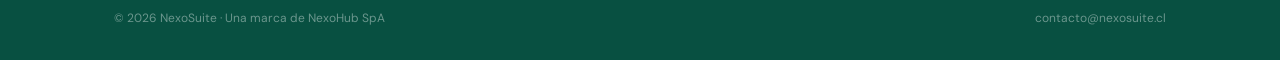
==== commit 61ba97c2: "Landing: WhatsApp real, imagen OG y quitar el "RUT:" vacío P3 — El FAB de las 4 páginas apuntaba a w" ====
--- a/diagnostico.html
+++ b/diagnostico.html
@@ -179,7 +179,8 @@
         <div class="footer-col-title">Empresa</div>
         <a href="index.html#contacto" class="footer-link">Contacto</a>
         <a href="politica-privacidad.html" class="footer-link">Política de privacidad</a>
-        <span class="footer-link" style="margin-bottom:0">RUT: <!-- COMPLETAR: XX.XXX.XXX-X --></span>
+        <!-- RUT de la empresa: agregar cuando esté disponible.
+           <span class="footer-link" style="margin-bottom:0">RUT: 99.999.999-9</span> -->
       </div>
     </div>
     <div class="footer-bottom">
@@ -190,7 +191,7 @@
 </footer>
 
 <!-- COMPLETAR: reemplazar XXXXXXXXX con el número real (sin el +) -->
-<a href="https://wa.me/56XXXXXXXXX?text=Hola%2C%20me%20interesa%20conocer%20m%C3%A1s%20sobre%20NexoSuite%20PMS" class="wa-fab" target="_blank" rel="noopener" aria-label="Escríbenos por WhatsApp">
+<a href="https://wa.me/56998183749?text=Hola%2C%20me%20interesa%20conocer%20m%C3%A1s%20sobre%20NexoSuite%20PMS" class="wa-fab" target="_blank" rel="noopener" aria-label="Escríbenos por WhatsApp">
   <svg xmlns="http://www.w3.org/2000/svg" viewBox="0 0 24 24" fill="currentColor" width="24" height="24">
     <path d="M17.472 14.382c-.297-.149-1.758-.867-2.03-.967-.273-.099-.471-.148-.67.15-.197.297-.767.966-.94 1.164-.173.199-.347.223-.644.075-.297-.15-1.255-.463-2.39-1.475-.883-.788-1.48-1.761-1.653-2.059-.173-.297-.018-.458.13-.606.134-.133.298-.347.446-.52.149-.174.198-.298.298-.497.099-.198.05-.371-.025-.52-.075-.149-.669-1.612-.916-2.207-.242-.579-.487-.5-.669-.51-.173-.008-.371-.01-.57-.01-.198 0-.52.074-.792.372-.272.297-1.04 1.016-1.04 2.479 0 1.462 1.065 2.875 1.213 3.074.149.198 2.096 3.2 5.077 4.487.709.306 1.262.489 1.694.625.712.227 1.36.195 1.871.118.571-.085 1.758-.719 2.006-1.413.248-.694.248-1.289.173-1.413-.074-.124-.272-.198-.57-.347m-5.421 7.403h-.004a9.87 9.87 0 01-5.031-1.378l-.361-.214-3.741.982.998-3.648-.235-.374a9.86 9.86 0 01-1.51-5.26c.001-5.45 4.436-9.884 9.888-9.884 2.64 0 5.122 1.03 6.988 2.898a9.825 9.825 0 012.893 6.994c-.003 5.45-4.437 9.884-9.885 9.884m8.413-18.297A11.815 11.815 0 0012.05 0C5.495 0 .16 5.335.157 11.892c0 2.096.547 4.142 1.588 5.945L.057 24l6.305-1.654a11.882 11.882 0 005.683 1.448h.005c6.554 0 11.89-5.335 11.893-11.893a11.821 11.821 0 00-3.48-8.413z"/>
   </svg>
